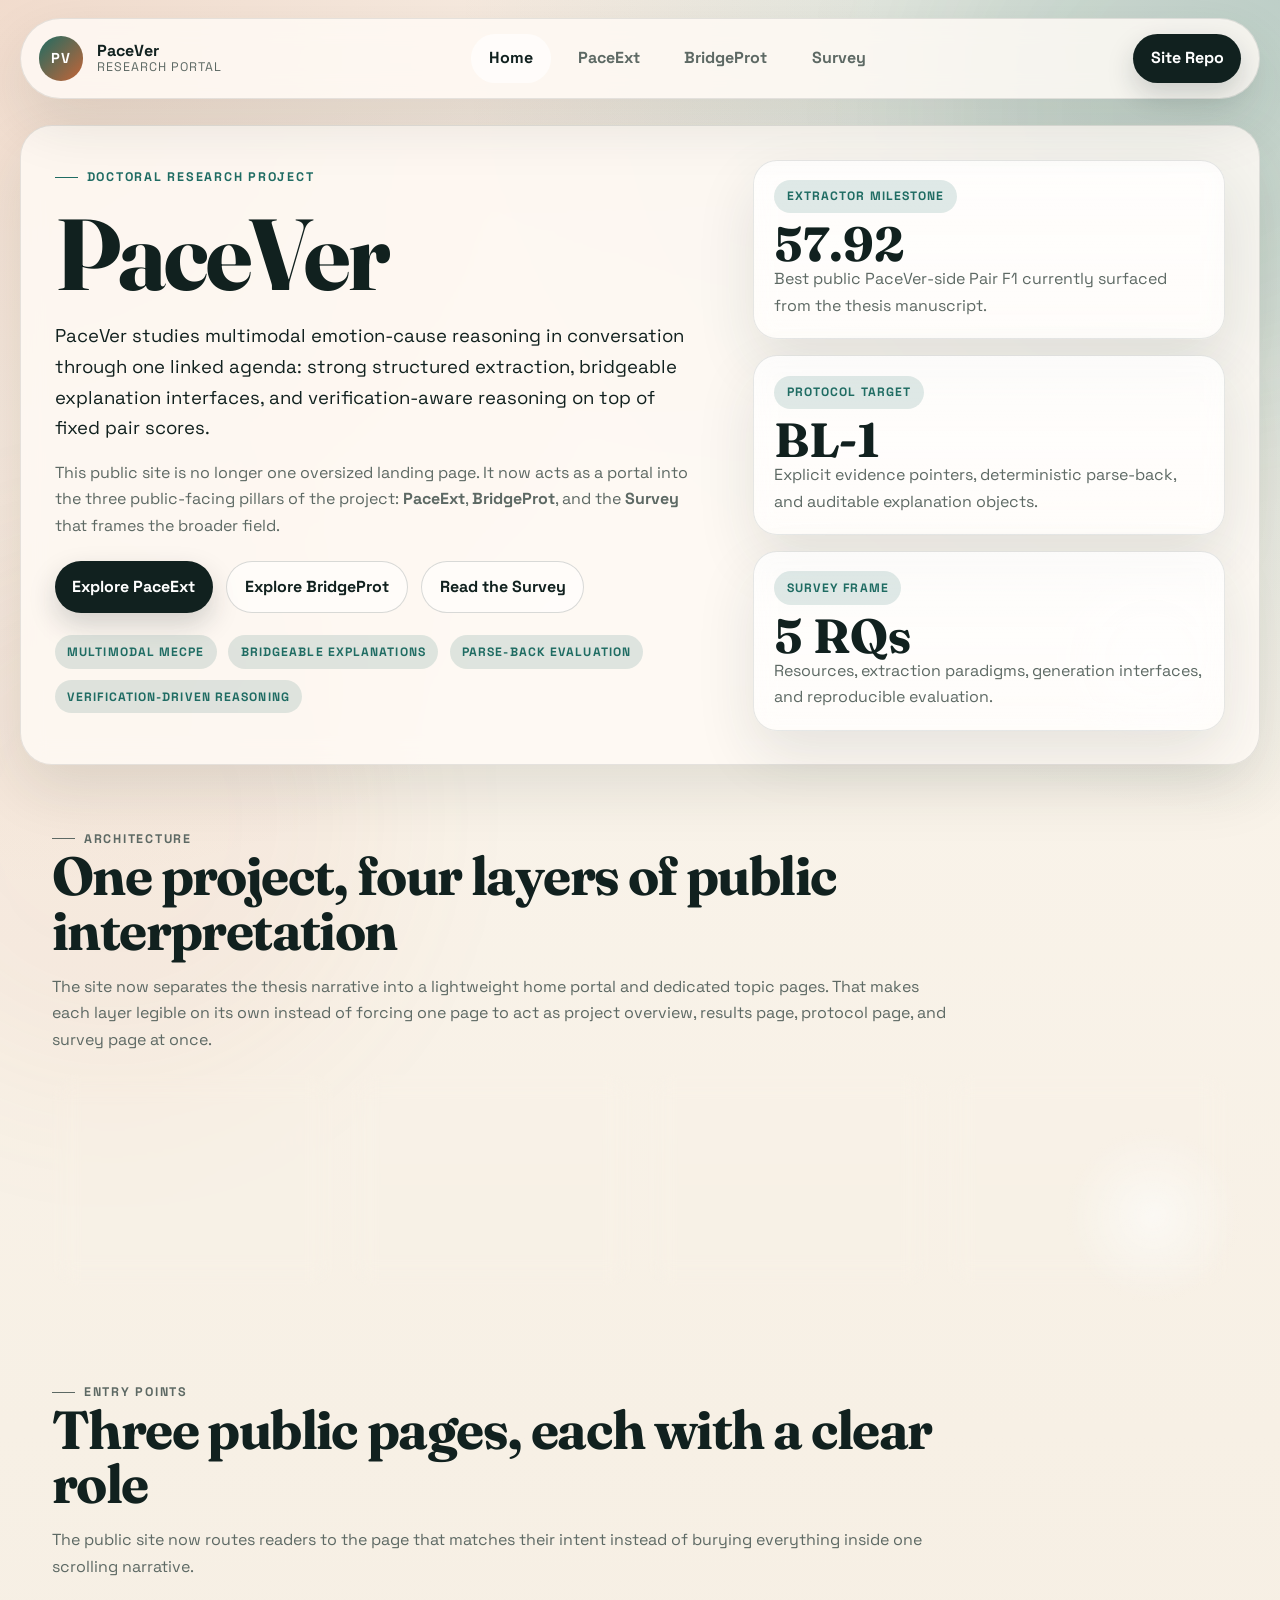
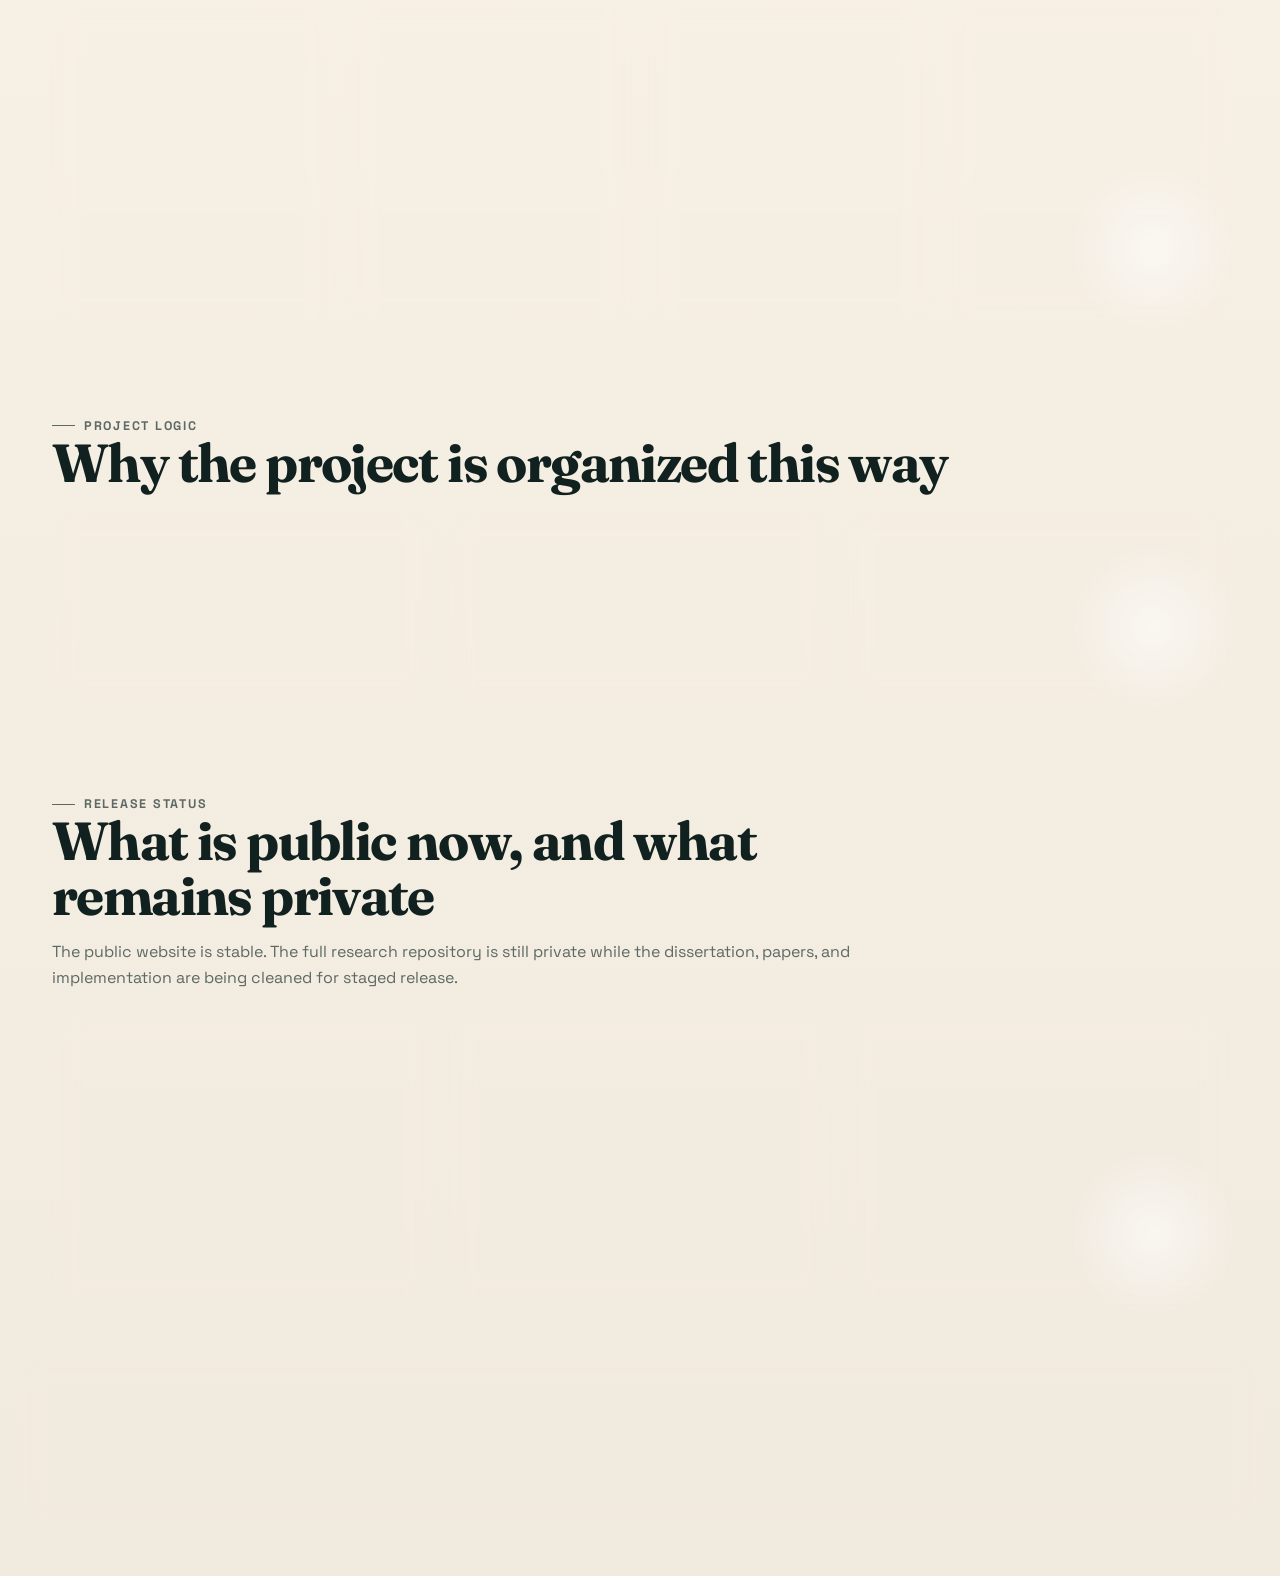
==== index.html @ d0b5281d "Refactor site into multi-page research portal" ====
<!DOCTYPE html>
<html lang="en">
<head>
  <meta charset="UTF-8">
  <meta name="viewport" content="width=device-width, initial-scale=1.0">
  <title>PaceVer | Research Portal</title>
  <meta
    name="description"
    content="PaceVer is a doctoral research project on multimodal emotion-cause extraction, bridgeable explanations, and verification-driven reasoning."
  >
  <link rel="preconnect" href="https://fonts.googleapis.com">
  <link rel="preconnect" href="https://fonts.gstatic.com" crossorigin>
  <link
    href="https://fonts.googleapis.com/css2?family=Fraunces:opsz,wght@9..144,600;9..144,700&family=Space+Grotesk:wght@400;500;700&display=swap"
    rel="stylesheet"
  >
  <link rel="icon" href="assets/favicon.svg" type="image/svg+xml">
  <link rel="stylesheet" href="assets/styles.css">
</head>
<body data-theme="home">
  <div class="page-shell">
    <header class="site-header surface">
      <a class="brand" href="./" aria-label="PaceVer home">
        <span class="brand-mark">PV</span>
        <span class="brand-copy">
          <strong>PaceVer</strong>
          <span>research portal</span>
        </span>
      </a>
      <nav class="site-nav" aria-label="Primary">
        <a class="nav-link" href="./" aria-current="page">Home</a>
        <a class="nav-link" href="ext/">PaceExt</a>
        <a class="nav-link" href="bridge/">BridgeProt</a>
        <a class="nav-link" href="survey/">Survey</a>
      </nav>
      <a class="nav-cta" href="https://github.com/panzhzh/PaceVer-web" target="_blank" rel="noreferrer">Site Repo</a>
    </header>

    <main class="page-main">
      <section class="hero surface reveal">
        <div class="hero-copy">
          <p class="eyebrow">Doctoral research project</p>
          <h1 class="hero-title">PaceVer</h1>
          <p class="lead">
            PaceVer studies multimodal emotion-cause reasoning in conversation through one linked
            agenda: strong structured extraction, bridgeable explanation interfaces, and
            verification-aware reasoning on top of fixed pair scores.
          </p>
          <p class="hero-note">
            This public site is no longer one oversized landing page. It now acts as a portal into
            the three public-facing pillars of the project: <strong>PaceExt</strong>,
            <strong>BridgeProt</strong>, and the <strong>Survey</strong> that frames the broader
            field.
          </p>
          <div class="hero-actions">
            <a class="button primary" href="ext/">Explore PaceExt</a>
            <a class="button secondary" href="bridge/">Explore BridgeProt</a>
            <a class="button secondary" href="survey/">Read the Survey</a>
          </div>
          <div class="chip-row" aria-label="Project tags">
            <span>Multimodal MECPE</span>
            <span>Bridgeable explanations</span>
            <span>Parse-back evaluation</span>
            <span>Verification-driven reasoning</span>
          </div>
        </div>

        <aside class="hero-panel">
          <article class="stat-card surface-subtle">
            <span class="stat-label">Extractor milestone</span>
            <strong class="stat-value">57.92</strong>
            <p>Best public PaceVer-side Pair F1 currently surfaced from the thesis manuscript.</p>
          </article>
          <article class="stat-card surface-subtle">
            <span class="stat-label">Protocol target</span>
            <strong class="stat-value">BL-1</strong>
            <p>Explicit evidence pointers, deterministic parse-back, and auditable explanation objects.</p>
          </article>
          <article class="stat-card surface-subtle">
            <span class="stat-label">Survey frame</span>
            <strong class="stat-value">5 RQs</strong>
            <p>Resources, extraction paradigms, generation interfaces, and reproducible evaluation.</p>
          </article>
        </aside>
      </section>

      <section class="section reveal" id="architecture">
        <div class="section-header">
          <p class="eyebrow">Architecture</p>
          <h2>One project, four layers of public interpretation</h2>
          <p>
            The site now separates the thesis narrative into a lightweight home portal and dedicated
            topic pages. That makes each layer legible on its own instead of forcing one page to
            act as project overview, results page, protocol page, and survey page at once.
          </p>
        </div>

        <div class="flow-grid">
          <article class="feature-card">
            <span class="card-kicker">Input</span>
            <h3>Multimodal dialogue</h3>
            <p>Text, audio, video, speaker interaction, and temporal constraints.</p>
          </article>
          <article class="feature-card">
            <span class="card-kicker">Implemented layer</span>
            <h3>PaceExt</h3>
            <p>Dialogue-paced pair scoring with shared temporal priors and pair-preserving training.</p>
          </article>
          <article class="feature-card">
            <span class="card-kicker">Evaluation bridge</span>
            <h3>BridgeProt</h3>
            <p>Minimal explanation objects that can be parsed back to structured emotion-cause pairs.</p>
          </article>
          <article class="feature-card">
            <span class="card-kicker">Thesis-stage layer</span>
            <h3>ReaVer</h3>
            <p>Budgeted reasoning, verification, and adaptive expansion on top of fixed pair scores.</p>
          </article>
        </div>
      </section>

      <section class="section reveal" id="entry-points">
        <div class="section-header">
          <p class="eyebrow">Entry Points</p>
          <h2>Three public pages, each with a clear role</h2>
          <p>
            The public site now routes readers to the page that matches their intent instead of
            burying everything inside one scrolling narrative.
          </p>
        </div>

        <div class="portal-grid">
          <a class="portal-card" href="ext/">
            <span class="portal-label">Implemented extractor</span>
            <h3>PaceExt</h3>
            <p>
              Method view, architecture, current results, and evidence from temporal alignment,
              long-range behavior, and missing-modality robustness.
            </p>
            <span class="portal-link">Open page</span>
          </a>
          <a class="portal-card" href="bridge/">
            <span class="portal-label">Interface and protocol</span>
            <h3>BridgeProt</h3>
            <p>
              BL-1 schema, parse-back rules, validity constraints, and why explanation interfaces
              need to remain auditable rather than only fluent.
            </p>
            <span class="portal-link">Open page</span>
          </a>
          <a class="portal-card" href="survey/">
            <span class="portal-label">Field map</span>
            <h3>Survey</h3>
            <p>
              The broader multimodal emotion causality landscape: datasets, pair-extraction
              taxonomy, generation interfaces, and the need for an evaluation bridge.
            </p>
            <span class="portal-link">Open page</span>
          </a>
          <article class="portal-card portal-muted">
            <span class="portal-label">Next public expansion</span>
            <h3>ReaVer</h3>
            <p>
              Kept on the portal for now because the reasoning layer is still thesis-stage. It will
              earn its own page once the public artifact story is stable enough.
            </p>
            <span class="portal-link">Thesis-stage preview</span>
          </article>
        </div>
      </section>

      <section class="section reveal" id="principles">
        <div class="section-header">
          <p class="eyebrow">Project Logic</p>
          <h2>Why the project is organized this way</h2>
        </div>

        <div class="card-grid three-up">
          <article class="feature-card">
            <span class="card-kicker">Efficiency</span>
            <h3>Keep extraction bounded</h3>
            <p>
              Structured MECPE should remain computationally disciplined instead of collapsing into
              unconstrained generation.
            </p>
          </article>
          <article class="feature-card">
            <span class="card-kicker">Completeness</span>
            <h3>Recover hard causes</h3>
            <p>
              Low-confidence but real causes need a second-stage path rather than being discarded by
              one-shot thresholding alone.
            </p>
          </article>
          <article class="feature-card">
            <span class="card-kicker">Auditability</span>
            <h3>Keep explanations checkable</h3>
            <p>
              Explanation quality is not only about fluency. Outputs should stay connected to
              explicit evidence and pair-level evaluation.
            </p>
          </article>
        </div>
      </section>

      <section class="section reveal" id="status">
        <div class="section-header">
          <p class="eyebrow">Release Status</p>
          <h2>What is public now, and what remains private</h2>
          <p>
            The public website is stable. The full research repository is still private while the
            dissertation, papers, and implementation are being cleaned for staged release.
          </p>
        </div>

        <div class="card-grid three-up">
          <article class="feature-card">
            <span class="card-kicker">Public now</span>
            <h3>Site and figure assets</h3>
            <ul class="check-list">
              <li>This multi-page GitHub Pages site.</li>
              <li>Selected figures from PaceExt, BridgeProt, and the survey manuscript.</li>
              <li>A stable high-level description of the doctoral project.</li>
            </ul>
          </article>
          <article class="feature-card">
            <span class="card-kicker">Not public yet</span>
            <h3>Working research codebase</h3>
            <ul class="check-list">
              <li>Training scripts, configs, and private experiment workflows.</li>
              <li>Curated checkpoints and release-ready evaluation bundles.</li>
              <li>Some manuscript assets that still depend on paper timing.</li>
            </ul>
          </article>
          <article class="feature-card">
            <span class="card-kicker">Planned path</span>
            <h3>Homepage first, artifacts later</h3>
            <ul class="check-list">
              <li>Keep the homepage stable as the public anchor.</li>
              <li>Expose paper-facing assets in dedicated topic pages.</li>
              <li>Release cleaned code only when publication status is safe.</li>
            </ul>
          </article>
        </div>
      </section>
    </main>

    <footer class="site-footer surface reveal">
      <div>
        <strong>PaceVer</strong>
        <p>
          A doctoral research project on multimodal emotion-cause extraction, bridgeable
          explanations, and verification-driven reasoning.
        </p>
      </div>
      <div class="footer-links">
        <a href="ext/">PaceExt</a>
        <a href="bridge/">BridgeProt</a>
        <a href="survey/">Survey</a>
        <a href="https://github.com/panzhzh/PaceVer-web" target="_blank" rel="noreferrer">Site repository</a>
      </div>
      <p class="footer-meta">Website snapshot <span class="js-year"></span>. Built for GitHub Pages.</p>
    </footer>
  </div>

  <script src="assets/app.js"></script>
</body>
</html>
---- assets/styles.css ----
:root {
  --bg: #f7f0e5;
  --surface: rgba(255, 251, 246, 0.82);
  --surface-strong: #fffdf9;
  --surface-subtle: rgba(255, 255, 255, 0.54);
  --ink: #11211f;
  --muted: #5d6964;
  --line: rgba(17, 33, 31, 0.1);
  --line-strong: rgba(17, 33, 31, 0.16);
  --accent: #1f6c63;
  --accent-strong: #13473f;
  --accent-soft: rgba(31, 108, 99, 0.14);
  --accent-alt: #c56437;
  --accent-alt-soft: rgba(197, 100, 55, 0.14);
  --halo-a: rgba(31, 108, 99, 0.22);
  --halo-b: rgba(197, 100, 55, 0.18);
  --shadow: 0 24px 60px rgba(28, 43, 40, 0.11);
  --radius-xl: 32px;
  --radius-lg: 24px;
  --radius-md: 18px;
  --page-max: 1240px;
}

body[data-theme="ext"] {
  --accent: #1d6657;
  --accent-strong: #14453b;
  --accent-soft: rgba(29, 102, 87, 0.14);
  --accent-alt: #0f5e88;
  --accent-alt-soft: rgba(15, 94, 136, 0.14);
  --halo-a: rgba(29, 102, 87, 0.22);
  --halo-b: rgba(15, 94, 136, 0.18);
}

body[data-theme="bridge"] {
  --accent: #9a4726;
  --accent-strong: #72341b;
  --accent-soft: rgba(154, 71, 38, 0.14);
  --accent-alt: #c39a4f;
  --accent-alt-soft: rgba(195, 154, 79, 0.16);
  --halo-a: rgba(154, 71, 38, 0.2);
  --halo-b: rgba(195, 154, 79, 0.2);
}

body[data-theme="survey"] {
  --accent: #0f5978;
  --accent-strong: #0a425a;
  --accent-soft: rgba(15, 89, 120, 0.14);
  --accent-alt: #2d7163;
  --accent-alt-soft: rgba(45, 113, 99, 0.14);
  --halo-a: rgba(15, 89, 120, 0.22);
  --halo-b: rgba(45, 113, 99, 0.16);
}

* {
  box-sizing: border-box;
}

html {
  scroll-behavior: smooth;
}

body {
  margin: 0;
  min-height: 100vh;
  font-family: "Space Grotesk", sans-serif;
  color: var(--ink);
  background:
    radial-gradient(circle at top left, var(--halo-b), transparent 26%),
    radial-gradient(circle at top right, var(--halo-a), transparent 24%),
    linear-gradient(180deg, #fbf6ee 0%, var(--bg) 45%, #f1eadf 100%);
  line-height: 1.65;
}

body::before,
body::after {
  content: "";
  position: fixed;
  z-index: -1;
  width: 34rem;
  height: 34rem;
  border-radius: 50%;
  filter: blur(82px);
  opacity: 0.34;
  pointer-events: none;
}

body::before {
  top: -10rem;
  right: -12rem;
  background: var(--halo-a);
}

body::after {
  bottom: -12rem;
  left: -10rem;
  background: var(--halo-b);
}

a {
  color: inherit;
  text-decoration: none;
}

img {
  display: block;
  width: 100%;
  height: auto;
}

code,
pre {
  font-family: ui-monospace, "SFMono-Regular", "SF Mono", Consolas, "Liberation Mono", monospace;
}

.page-shell {
  width: min(calc(100% - 2rem), var(--page-max));
  margin: 0 auto;
  padding: 1.1rem 0 2.8rem;
}

.surface,
.feature-card,
.portal-card,
.stat-card,
.figure-panel,
.table-card,
.code-card {
  border: 1px solid var(--line);
  background: var(--surface);
  backdrop-filter: blur(12px);
  box-shadow: var(--shadow);
}

.surface-subtle {
  background: linear-gradient(180deg, rgba(255, 255, 255, 0.76), var(--surface-subtle));
}

.site-header {
  position: sticky;
  top: 1rem;
  z-index: 20;
  display: flex;
  align-items: center;
  justify-content: space-between;
  gap: 1rem;
  margin-bottom: 1.6rem;
  padding: 0.95rem 1.1rem;
  border-radius: 999px;
}

.brand {
  display: inline-flex;
  align-items: center;
  gap: 0.85rem;
}

.brand-mark {
  display: grid;
  place-items: center;
  width: 2.8rem;
  height: 2.8rem;
  border-radius: 50%;
  background: linear-gradient(135deg, var(--accent), var(--accent-alt));
  color: #fff;
  font-size: 0.9rem;
  font-weight: 700;
  letter-spacing: 0.08em;
}

.brand-copy {
  display: flex;
  flex-direction: column;
  gap: 0.1rem;
  line-height: 1.05;
}

.brand-copy strong {
  font-size: 1rem;
}

.brand-copy span:last-child {
  color: var(--muted);
  font-size: 0.78rem;
  text-transform: uppercase;
  letter-spacing: 0.08em;
}

.site-nav {
  display: flex;
  flex-wrap: wrap;
  justify-content: center;
  gap: 0.6rem;
}

.nav-link,
.nav-cta,
.button {
  display: inline-flex;
  align-items: center;
  justify-content: center;
  min-height: 2.9rem;
  padding: 0.72rem 1.1rem;
  border-radius: 999px;
  font-weight: 700;
  transition: transform 180ms ease, box-shadow 180ms ease, background 180ms ease, color 180ms ease;
}

.nav-link {
  color: var(--muted);
}

.nav-link:hover,
.nav-link[aria-current="page"] {
  color: var(--ink);
  background: rgba(255, 255, 255, 0.65);
}

.nav-cta,
.button.primary {
  background: var(--ink);
  color: #fff;
  box-shadow: 0 12px 28px rgba(17, 33, 31, 0.18);
}

.button.secondary {
  border: 1px solid var(--line-strong);
  background: rgba(255, 255, 255, 0.56);
}

.nav-cta:hover,
.button:hover,
.portal-card:hover {
  transform: translateY(-2px);
}

.page-main {
  display: grid;
  gap: 1.5rem;
}

.hero,
.section,
.site-footer {
  position: relative;
  border-radius: var(--radius-xl);
}

.hero {
  display: grid;
  grid-template-columns: minmax(0, 1.18fr) minmax(19rem, 0.82fr);
  gap: 1.2rem;
  padding: clamp(1.45rem, 3vw, 2.1rem);
}

.hero::after,
.section::after {
  content: "";
  position: absolute;
  inset: auto 1.2rem 1rem auto;
  width: 11rem;
  height: 11rem;
  border-radius: 50%;
  background: radial-gradient(circle, rgba(255, 255, 255, 0.55), transparent 70%);
  pointer-events: none;
}

.hero-copy,
.hero-panel {
  position: relative;
  z-index: 1;
}

.hero-panel {
  display: grid;
  gap: 1rem;
}

.eyebrow {
  display: inline-flex;
  align-items: center;
  gap: 0.55rem;
  margin: 0 0 0.95rem;
  color: var(--accent);
  font-size: 0.78rem;
  font-weight: 700;
  letter-spacing: 0.14em;
  text-transform: uppercase;
}

.eyebrow::before {
  content: "";
  width: 1.45rem;
  height: 1px;
  background: currentColor;
}

h1,
h2,
h3 {
  margin: 0;
  line-height: 1.02;
}

h1,
h2 {
  font-family: "Fraunces", serif;
  letter-spacing: -0.03em;
}

h1 {
  font-size: clamp(3rem, 8vw, 6.3rem);
  margin-bottom: 1rem;
}

h2 {
  font-size: clamp(1.95rem, 4.2vw, 3.35rem);
  margin-bottom: 0.95rem;
}

h3 {
  font-size: 1.24rem;
  margin-bottom: 0.7rem;
}

.hero-title {
  max-width: 11ch;
}

.lead {
  margin: 0 0 1rem;
  max-width: 40rem;
  font-size: 1.16rem;
}

.hero-note,
.section-header p,
.feature-card p,
.portal-card p,
.stat-card p,
.figure-panel figcaption,
.table-note,
.site-footer p {
  margin: 0;
  color: var(--muted);
}

.hero-note {
  max-width: 41rem;
}

.hero-actions {
  display: flex;
  flex-wrap: wrap;
  gap: 0.85rem;
  margin: 1.4rem 0;
}

.chip-row {
  display: flex;
  flex-wrap: wrap;
  gap: 0.7rem;
}

.chip-row span,
.card-kicker,
.stat-label,
.portal-label {
  display: inline-flex;
  align-items: center;
  width: fit-content;
  padding: 0.42rem 0.78rem;
  border-radius: 999px;
  background: var(--accent-soft);
  color: var(--accent);
  font-size: 0.76rem;
  font-weight: 700;
  letter-spacing: 0.09em;
  text-transform: uppercase;
}

.stat-card {
  padding: 1.2rem 1.25rem;
  border-radius: var(--radius-lg);
}

.stat-value {
  display: block;
  margin-top: 0.5rem;
  font-family: "Fraunces", serif;
  font-size: clamp(2rem, 4vw, 3rem);
  line-height: 0.94;
}

.section {
  padding: clamp(1.35rem, 3vw, 2rem);
}

.section-header {
  max-width: 56rem;
  margin-bottom: 1.35rem;
}

.flow-grid,
.portal-grid,
.card-grid,
.media-grid,
.dual-grid,
.stats-grid {
  display: grid;
  gap: 1rem;
}

.flow-grid {
  grid-template-columns: repeat(4, minmax(0, 1fr));
}

.portal-grid {
  grid-template-columns: repeat(4, minmax(0, 1fr));
}

.card-grid.three-up {
  grid-template-columns: repeat(3, minmax(0, 1fr));
}

.card-grid.two-up,
.dual-grid {
  grid-template-columns: repeat(2, minmax(0, 1fr));
}

.media-grid.three-up {
  grid-template-columns: repeat(3, minmax(0, 1fr));
}

.feature-card,
.portal-card,
.code-card,
.figure-panel {
  padding: 1.25rem;
  border-radius: var(--radius-lg);
}

.feature-card ul,
.feature-card ol {
  margin: 0;
  padding-left: 1.15rem;
}

.check-list li,
.feature-card li {
  margin-bottom: 0.55rem;
}

.portal-card {
  display: flex;
  flex-direction: column;
  gap: 0.8rem;
}

.portal-card h3 {
  margin-bottom: 0;
}

.portal-link {
  margin-top: auto;
  color: var(--accent);
  font-weight: 700;
}

.portal-muted {
  opacity: 0.92;
  background: linear-gradient(180deg, rgba(255, 255, 255, 0.74), rgba(255, 255, 255, 0.48));
}

.split-copy {
  display: grid;
  gap: 1rem;
}

.figure-panel img {
  border-radius: 16px;
  border: 1px solid rgba(17, 33, 31, 0.08);
  background: #fff;
}

.figure-panel figcaption {
  margin-top: 0.8rem;
  font-size: 0.93rem;
}

.code-card pre {
  margin: 0;
  overflow-x: auto;
  padding: 1rem;
  border-radius: 16px;
  background: #182826;
  color: #f0f7f5;
  font-size: 0.92rem;
}

.formula {
  margin-top: 1rem;
  padding: 0.85rem 1rem;
  border-radius: 16px;
  border: 1px solid var(--line);
  background: rgba(255, 255, 255, 0.58);
  font-family: "Fraunces", serif;
  font-size: 1.05rem;
}

.milestone-card {
  padding: 1rem 1.1rem;
  border-radius: 18px;
  background: linear-gradient(180deg, var(--accent-soft), rgba(255, 255, 255, 0.62));
  border: 1px solid var(--line);
}

.milestone-card strong {
  display: block;
  margin-bottom: 0.35rem;
}

.table-card {
  padding: 1rem;
  border-radius: var(--radius-lg);
}

.table-head {
  margin-bottom: 0.85rem;
}

.table-head p {
  margin: 0.35rem 0 0;
  color: var(--muted);
}

.table-scroll {
  overflow-x: auto;
}

table {
  width: 100%;
  border-collapse: collapse;
  min-width: 42rem;
}

th,
td {
  padding: 0.82rem 0.85rem;
  text-align: left;
  border-bottom: 1px solid rgba(17, 33, 31, 0.08);
  vertical-align: top;
}

th {
  color: var(--muted);
  font-size: 0.82rem;
  letter-spacing: 0.08em;
  text-transform: uppercase;
}

.highlight-row {
  background: var(--accent-soft);
}

.table-note {
  margin-top: 0.9rem;
  font-size: 0.92rem;
}

.banner-card {
  display: grid;
  grid-template-columns: minmax(0, 1.05fr) minmax(18rem, 0.95fr);
  gap: 1rem;
  align-items: center;
  padding: 1.2rem 1.25rem;
  border-radius: var(--radius-lg);
  border: 1px solid var(--line);
  background: linear-gradient(180deg, rgba(255, 255, 255, 0.72), rgba(255, 255, 255, 0.48));
}

.banner-card p {
  margin: 0;
  color: var(--muted);
}

.badge-row {
  display: flex;
  flex-wrap: wrap;
  gap: 0.7rem;
}

.badge-row span {
  display: inline-flex;
  align-items: center;
  padding: 0.42rem 0.78rem;
  border-radius: 999px;
  border: 1px solid var(--line);
  background: rgba(255, 255, 255, 0.64);
  font-size: 0.8rem;
  font-weight: 700;
}

.callout-grid {
  display: grid;
  grid-template-columns: repeat(2, minmax(0, 1fr));
  gap: 1rem;
}

.site-footer {
  display: grid;
  grid-template-columns: minmax(0, 1fr) auto;
  gap: 1rem;
  align-items: end;
  margin-top: 1.5rem;
  padding: 1.25rem 1.35rem;
}

.footer-links {
  display: flex;
  flex-wrap: wrap;
  gap: 1rem;
  font-weight: 700;
}

.footer-links a {
  color: var(--accent);
}

.footer-meta {
  grid-column: 1 / -1;
  padding-top: 0.55rem;
  border-top: 1px solid var(--line);
  font-size: 0.9rem;
}

.reveal {
  opacity: 0;
  transform: translateY(18px);
  transition: opacity 520ms ease, transform 520ms ease;
}

.reveal.is-visible {
  opacity: 1;
  transform: translateY(0);
}

@media (max-width: 1100px) {
  .hero,
  .flow-grid,
  .portal-grid,
  .card-grid.three-up,
  .card-grid.two-up,
  .media-grid.three-up,
  .dual-grid,
  .banner-card,
  .callout-grid,
  .site-footer {
    grid-template-columns: 1fr;
  }
}

@media (max-width: 820px) {
  .page-shell {
    width: min(calc(100% - 1rem), var(--page-max));
  }

  .site-header {
    position: static;
    border-radius: 24px;
    flex-direction: column;
    align-items: stretch;
  }

  .site-nav {
    justify-content: flex-start;
  }

  .nav-cta {
    width: 100%;
  }

  .hero-actions,
  .footer-links {
    flex-direction: column;
    align-items: stretch;
  }

  .button,
  .button.primary,
  .button.secondary {
    width: 100%;
  }

  h1 {
    font-size: clamp(2.6rem, 16vw, 4.4rem);
  }

  h2 {
    font-size: clamp(1.8rem, 10vw, 2.8rem);
  }

  table {
    min-width: 34rem;
  }
}
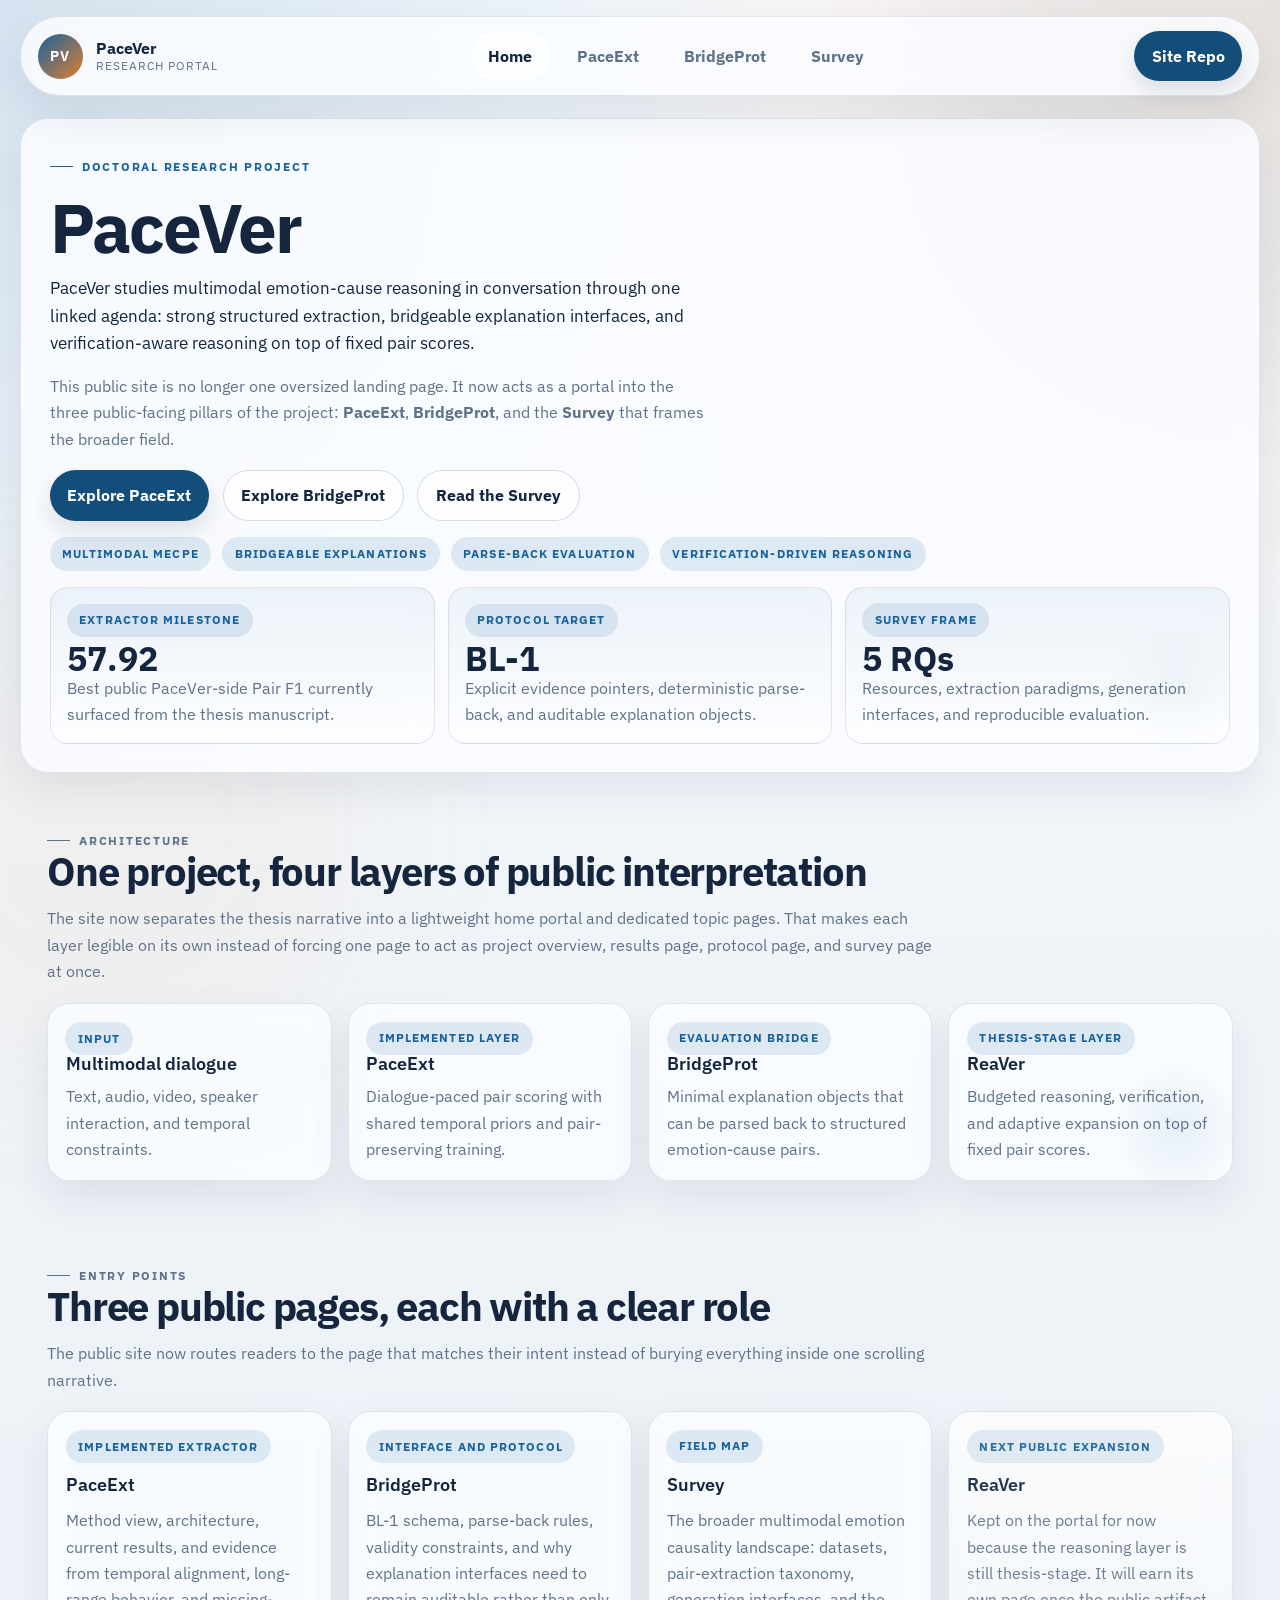
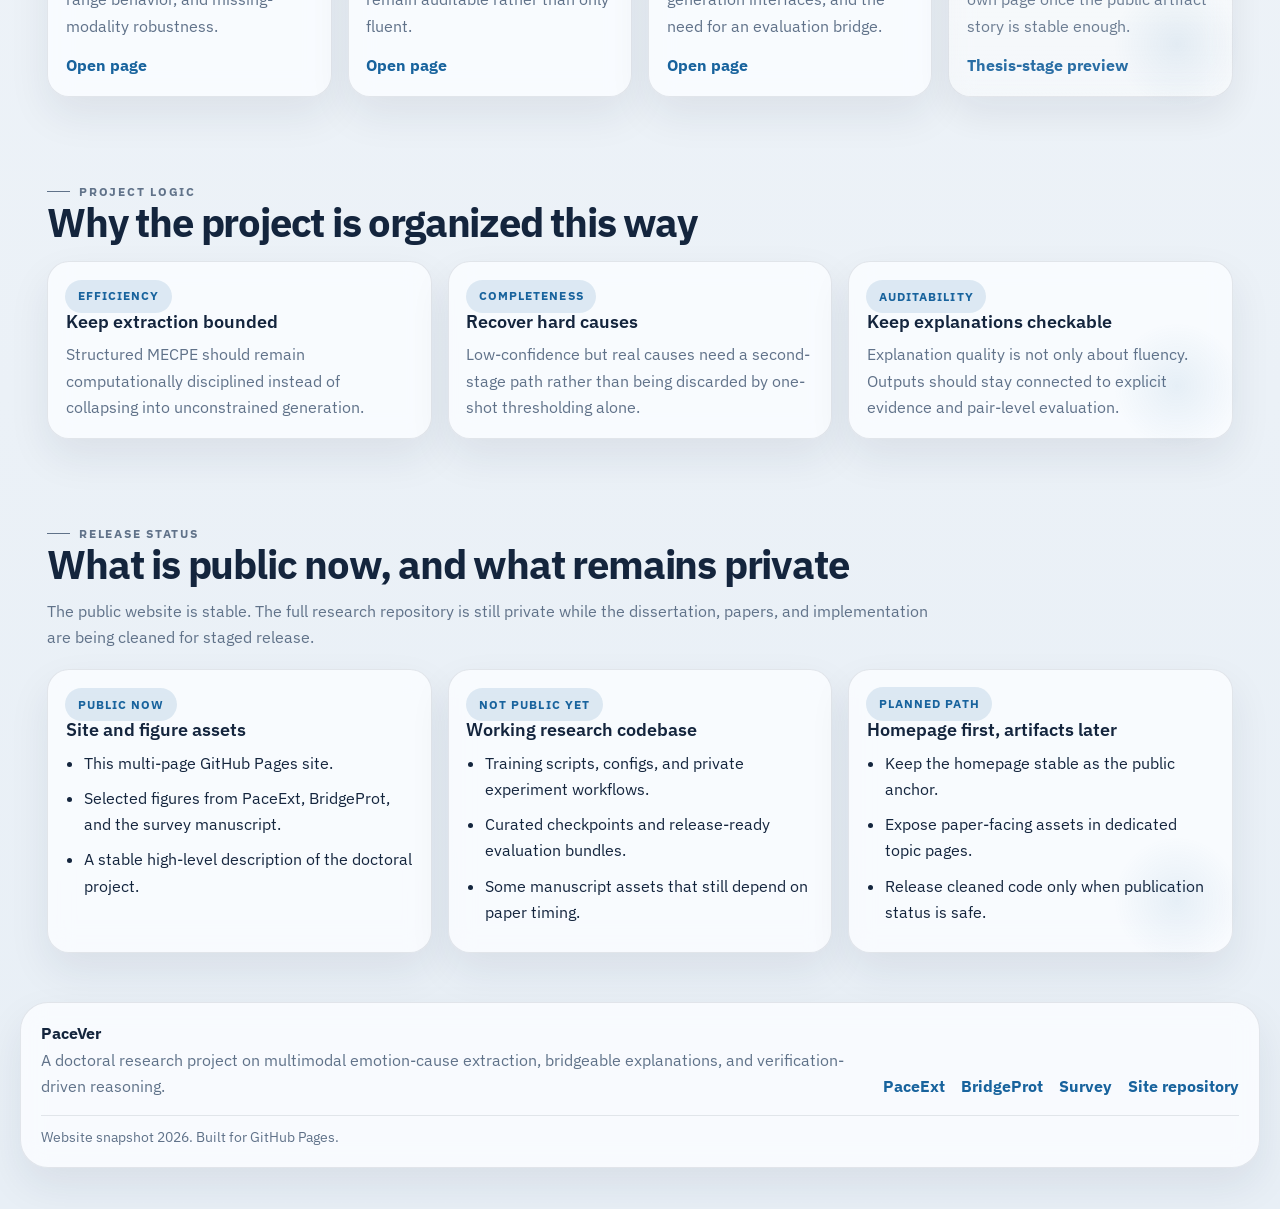
==== commit 7ef447dd: "Refine visual system with formal blue orange theme" ====
--- a/index.html
+++ b/index.html
@@ -11,7 +11,7 @@
   <link rel="preconnect" href="https://fonts.googleapis.com">
   <link rel="preconnect" href="https://fonts.gstatic.com" crossorigin>
   <link
-    href="https://fonts.googleapis.com/css2?family=Fraunces:opsz,wght@9..144,600;9..144,700&family=Space+Grotesk:wght@400;500;700&display=swap"
+    href="https://fonts.googleapis.com/css2?family=IBM+Plex+Sans:wght@400;500;600;700&display=swap"
     rel="stylesheet"
   >
   <link rel="icon" href="assets/favicon.svg" type="image/svg+xml">
--- a/assets/styles.css
+++ b/assets/styles.css
@@ -1,54 +1,54 @@
 :root {
-  --bg: #f7f0e5;
-  --surface: rgba(255, 251, 246, 0.82);
-  --surface-strong: #fffdf9;
-  --surface-subtle: rgba(255, 255, 255, 0.54);
-  --ink: #11211f;
-  --muted: #5d6964;
-  --line: rgba(17, 33, 31, 0.1);
-  --line-strong: rgba(17, 33, 31, 0.16);
-  --accent: #1f6c63;
-  --accent-strong: #13473f;
-  --accent-soft: rgba(31, 108, 99, 0.14);
-  --accent-alt: #c56437;
-  --accent-alt-soft: rgba(197, 100, 55, 0.14);
-  --halo-a: rgba(31, 108, 99, 0.22);
-  --halo-b: rgba(197, 100, 55, 0.18);
-  --shadow: 0 24px 60px rgba(28, 43, 40, 0.11);
-  --radius-xl: 32px;
-  --radius-lg: 24px;
+  --bg: #eef3f8;
+  --surface: rgba(250, 252, 255, 0.88);
+  --surface-strong: #ffffff;
+  --surface-subtle: rgba(255, 255, 255, 0.62);
+  --ink: #14253d;
+  --muted: #607289;
+  --line: rgba(20, 37, 61, 0.1);
+  --line-strong: rgba(20, 37, 61, 0.16);
+  --accent: #18639d;
+  --accent-strong: #134d7a;
+  --accent-soft: rgba(24, 99, 157, 0.12);
+  --accent-alt: #df7f2f;
+  --accent-alt-soft: rgba(223, 127, 47, 0.14);
+  --halo-a: rgba(24, 99, 157, 0.16);
+  --halo-b: rgba(223, 127, 47, 0.14);
+  --shadow: 0 18px 42px rgba(20, 37, 61, 0.08);
+  --radius-xl: 28px;
+  --radius-lg: 22px;
   --radius-md: 18px;
   --page-max: 1240px;
 }
 
 body[data-theme="ext"] {
-  --accent: #1d6657;
-  --accent-strong: #14453b;
-  --accent-soft: rgba(29, 102, 87, 0.14);
-  --accent-alt: #0f5e88;
-  --accent-alt-soft: rgba(15, 94, 136, 0.14);
-  --halo-a: rgba(29, 102, 87, 0.22);
-  --halo-b: rgba(15, 94, 136, 0.18);
+  --accent: #165f95;
+  --accent-strong: #11476f;
+  --accent-soft: rgba(22, 95, 149, 0.12);
+  --accent-alt: #e18836;
+  --accent-alt-soft: rgba(225, 136, 54, 0.14);
+  --halo-a: rgba(22, 95, 149, 0.18);
+  --halo-b: rgba(225, 136, 54, 0.14);
 }
 
 body[data-theme="bridge"] {
-  --accent: #9a4726;
-  --accent-strong: #72341b;
-  --accent-soft: rgba(154, 71, 38, 0.14);
-  --accent-alt: #c39a4f;
-  --accent-alt-soft: rgba(195, 154, 79, 0.16);
-  --halo-a: rgba(154, 71, 38, 0.2);
-  --halo-b: rgba(195, 154, 79, 0.2);
+  --accent: #cc7226;
+  --accent-strong: #99561d;
+  --accent-soft: rgba(204, 114, 38, 0.12);
+  --accent-alt: #1a659d;
+  --accent-alt-soft: rgba(26, 101, 157, 0.12);
+  --halo-a: rgba(26, 101, 157, 0.16);
+  --halo-b: rgba(204, 114, 38, 0.14);
 }
 
 body[data-theme="survey"] {
-  --accent: #0f5978;
-  --accent-strong: #0a425a;
-  --accent-soft: rgba(15, 89, 120, 0.14);
-  --accent-alt: #2d7163;
-  --accent-alt-soft: rgba(45, 113, 99, 0.14);
-  --halo-a: rgba(15, 89, 120, 0.22);
-  --halo-b: rgba(45, 113, 99, 0.16);
+  --accent: #1b5f90;
+  --accent-strong: #14496e;
+  --accent-soft: rgba(27, 95, 144, 0.12);
+  --accent-alt: #d47a2f;
+  --accent-alt-soft: rgba(212, 122, 47, 0.14);
+  --halo-a: rgba(27, 95, 144, 0.16);
+  --halo-b: rgba(212, 122, 47, 0.14);
 }
 
 * {
@@ -62,12 +62,12 @@
 body {
   margin: 0;
   min-height: 100vh;
-  font-family: "Space Grotesk", sans-serif;
+  font-family: "IBM Plex Sans", sans-serif;
   color: var(--ink);
   background:
-    radial-gradient(circle at top left, var(--halo-b), transparent 26%),
-    radial-gradient(circle at top right, var(--halo-a), transparent 24%),
-    linear-gradient(180deg, #fbf6ee 0%, var(--bg) 45%, #f1eadf 100%);
+    radial-gradient(circle at top left, var(--halo-a), transparent 26%),
+    radial-gradient(circle at top right, var(--halo-b), transparent 24%),
+    linear-gradient(180deg, #f8fbff 0%, var(--bg) 42%, #e8eff6 100%);
   line-height: 1.65;
 }
 
@@ -115,7 +115,7 @@
 .page-shell {
   width: min(calc(100% - 2rem), var(--page-max));
   margin: 0 auto;
-  padding: 1.1rem 0 2.8rem;
+  padding: 1rem 0 2.6rem;
 }
 
 .surface,
@@ -143,8 +143,8 @@
   align-items: center;
   justify-content: space-between;
   gap: 1rem;
-  margin-bottom: 1.6rem;
-  padding: 0.95rem 1.1rem;
+  margin-bottom: 1.35rem;
+  padding: 0.9rem 1.05rem;
   border-radius: 999px;
 }
 
@@ -217,14 +217,14 @@
 
 .nav-cta,
 .button.primary {
-  background: var(--ink);
+  background: var(--accent-strong);
   color: #fff;
-  box-shadow: 0 12px 28px rgba(17, 33, 31, 0.18);
+  box-shadow: 0 10px 22px rgba(20, 37, 61, 0.12);
 }
 
 .button.secondary {
   border: 1px solid var(--line-strong);
-  background: rgba(255, 255, 255, 0.56);
+  background: rgba(255, 255, 255, 0.72);
 }
 
 .nav-cta:hover,
@@ -235,7 +235,7 @@
 
 .page-main {
   display: grid;
-  gap: 1.5rem;
+  gap: 1.35rem;
 }
 
 .hero,
@@ -247,9 +247,9 @@
 
 .hero {
   display: grid;
-  grid-template-columns: minmax(0, 1.18fr) minmax(19rem, 0.82fr);
-  gap: 1.2rem;
-  padding: clamp(1.45rem, 3vw, 2.1rem);
+  grid-template-columns: 1fr;
+  gap: 1.05rem;
+  padding: clamp(1.35rem, 2.8vw, 1.8rem);
 }
 
 .hero::after,
@@ -257,10 +257,10 @@
   content: "";
   position: absolute;
   inset: auto 1.2rem 1rem auto;
-  width: 11rem;
-  height: 11rem;
+  width: 8rem;
+  height: 8rem;
   border-radius: 50%;
-  background: radial-gradient(circle, rgba(255, 255, 255, 0.55), transparent 70%);
+  background: radial-gradient(circle, rgba(24, 99, 157, 0.08), transparent 70%);
   pointer-events: none;
 }
 
@@ -272,7 +272,8 @@
 
 .hero-panel {
   display: grid;
-  gap: 1rem;
+  grid-template-columns: repeat(3, minmax(0, 1fr));
+  gap: 0.8rem;
 }
 
 .eyebrow {
@@ -303,33 +304,35 @@
 
 h1,
 h2 {
-  font-family: "Fraunces", serif;
   letter-spacing: -0.03em;
 }
 
 h1 {
-  font-size: clamp(3rem, 8vw, 6.3rem);
-  margin-bottom: 1rem;
+  font-size: clamp(2.45rem, 5.4vw, 4.3rem);
+  margin-bottom: 0.8rem;
+  font-weight: 700;
 }
 
 h2 {
-  font-size: clamp(1.95rem, 4.2vw, 3.35rem);
-  margin-bottom: 0.95rem;
+  font-size: clamp(1.75rem, 3.2vw, 2.5rem);
+  margin-bottom: 0.85rem;
+  font-weight: 700;
 }
 
 h3 {
-  font-size: 1.24rem;
-  margin-bottom: 0.7rem;
+  font-size: 1.12rem;
+  margin-bottom: 0.62rem;
+  font-weight: 600;
 }
 
 .hero-title {
-  max-width: 11ch;
+  max-width: 14ch;
 }
 
 .lead {
-  margin: 0 0 1rem;
+  margin: 0 0 0.9rem;
   max-width: 40rem;
-  font-size: 1.16rem;
+  font-size: 1.06rem;
 }
 
 .hero-note,
@@ -352,7 +355,7 @@
   display: flex;
   flex-wrap: wrap;
   gap: 0.85rem;
-  margin: 1.4rem 0;
+  margin: 1.1rem 0 1rem;
 }
 
 .chip-row {
@@ -379,25 +382,27 @@
 }
 
 .stat-card {
-  padding: 1.2rem 1.25rem;
-  border-radius: var(--radius-lg);
+  padding: 0.95rem 1rem;
+  border-radius: 18px;
+  box-shadow: none;
+  background: linear-gradient(180deg, rgba(24, 99, 157, 0.06), rgba(255, 255, 255, 0.72));
 }
 
 .stat-value {
   display: block;
-  margin-top: 0.5rem;
-  font-family: "Fraunces", serif;
-  font-size: clamp(2rem, 4vw, 3rem);
+  margin-top: 0.38rem;
+  font-size: clamp(1.55rem, 3vw, 2.1rem);
   line-height: 0.94;
+  font-weight: 700;
 }
 
 .section {
-  padding: clamp(1.35rem, 3vw, 2rem);
+  padding: clamp(1.25rem, 2.6vw, 1.7rem);
 }
 
 .section-header {
   max-width: 56rem;
-  margin-bottom: 1.35rem;
+  margin-bottom: 1.15rem;
 }
 
 .flow-grid,
@@ -435,7 +440,7 @@
 .portal-card,
 .code-card,
 .figure-panel {
-  padding: 1.25rem;
+  padding: 1.1rem;
   border-radius: var(--radius-lg);
 }
 
@@ -572,7 +577,7 @@
   grid-template-columns: minmax(0, 1.05fr) minmax(18rem, 0.95fr);
   gap: 1rem;
   align-items: center;
-  padding: 1.2rem 1.25rem;
+  padding: 1rem 1.1rem;
   border-radius: var(--radius-lg);
   border: 1px solid var(--line);
   background: linear-gradient(180deg, rgba(255, 255, 255, 0.72), rgba(255, 255, 255, 0.48));
@@ -611,8 +616,8 @@
   grid-template-columns: minmax(0, 1fr) auto;
   gap: 1rem;
   align-items: end;
-  margin-top: 1.5rem;
-  padding: 1.25rem 1.35rem;
+  margin-top: 1.35rem;
+  padding: 1.1rem 1.25rem;
 }
 
 .footer-links {
@@ -654,6 +659,7 @@
   .dual-grid,
   .banner-card,
   .callout-grid,
+  .hero-panel,
   .site-footer {
     grid-template-columns: 1fr;
   }
@@ -692,11 +698,11 @@
   }
 
   h1 {
-    font-size: clamp(2.6rem, 16vw, 4.4rem);
+    font-size: clamp(2.15rem, 12vw, 3.1rem);
   }
 
   h2 {
-    font-size: clamp(1.8rem, 10vw, 2.8rem);
+    font-size: clamp(1.55rem, 9vw, 2.15rem);
   }
 
   table {
